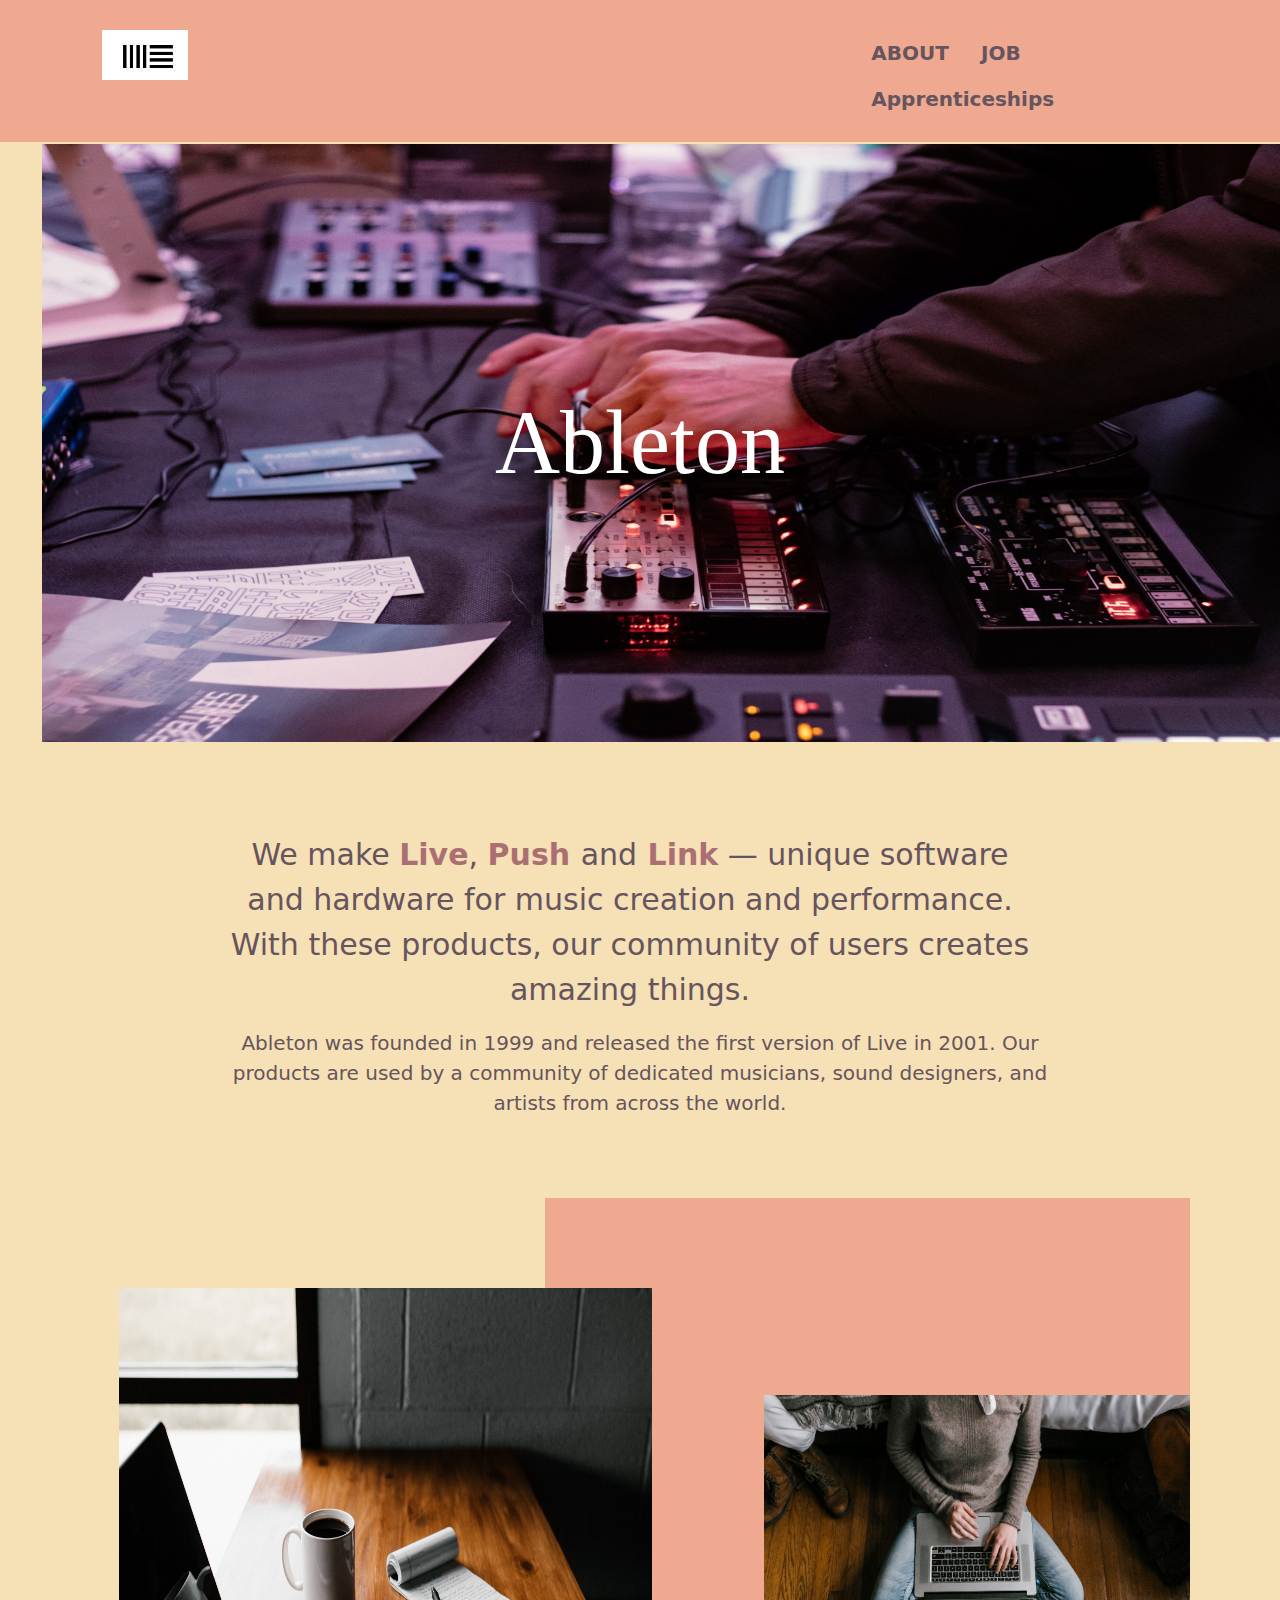
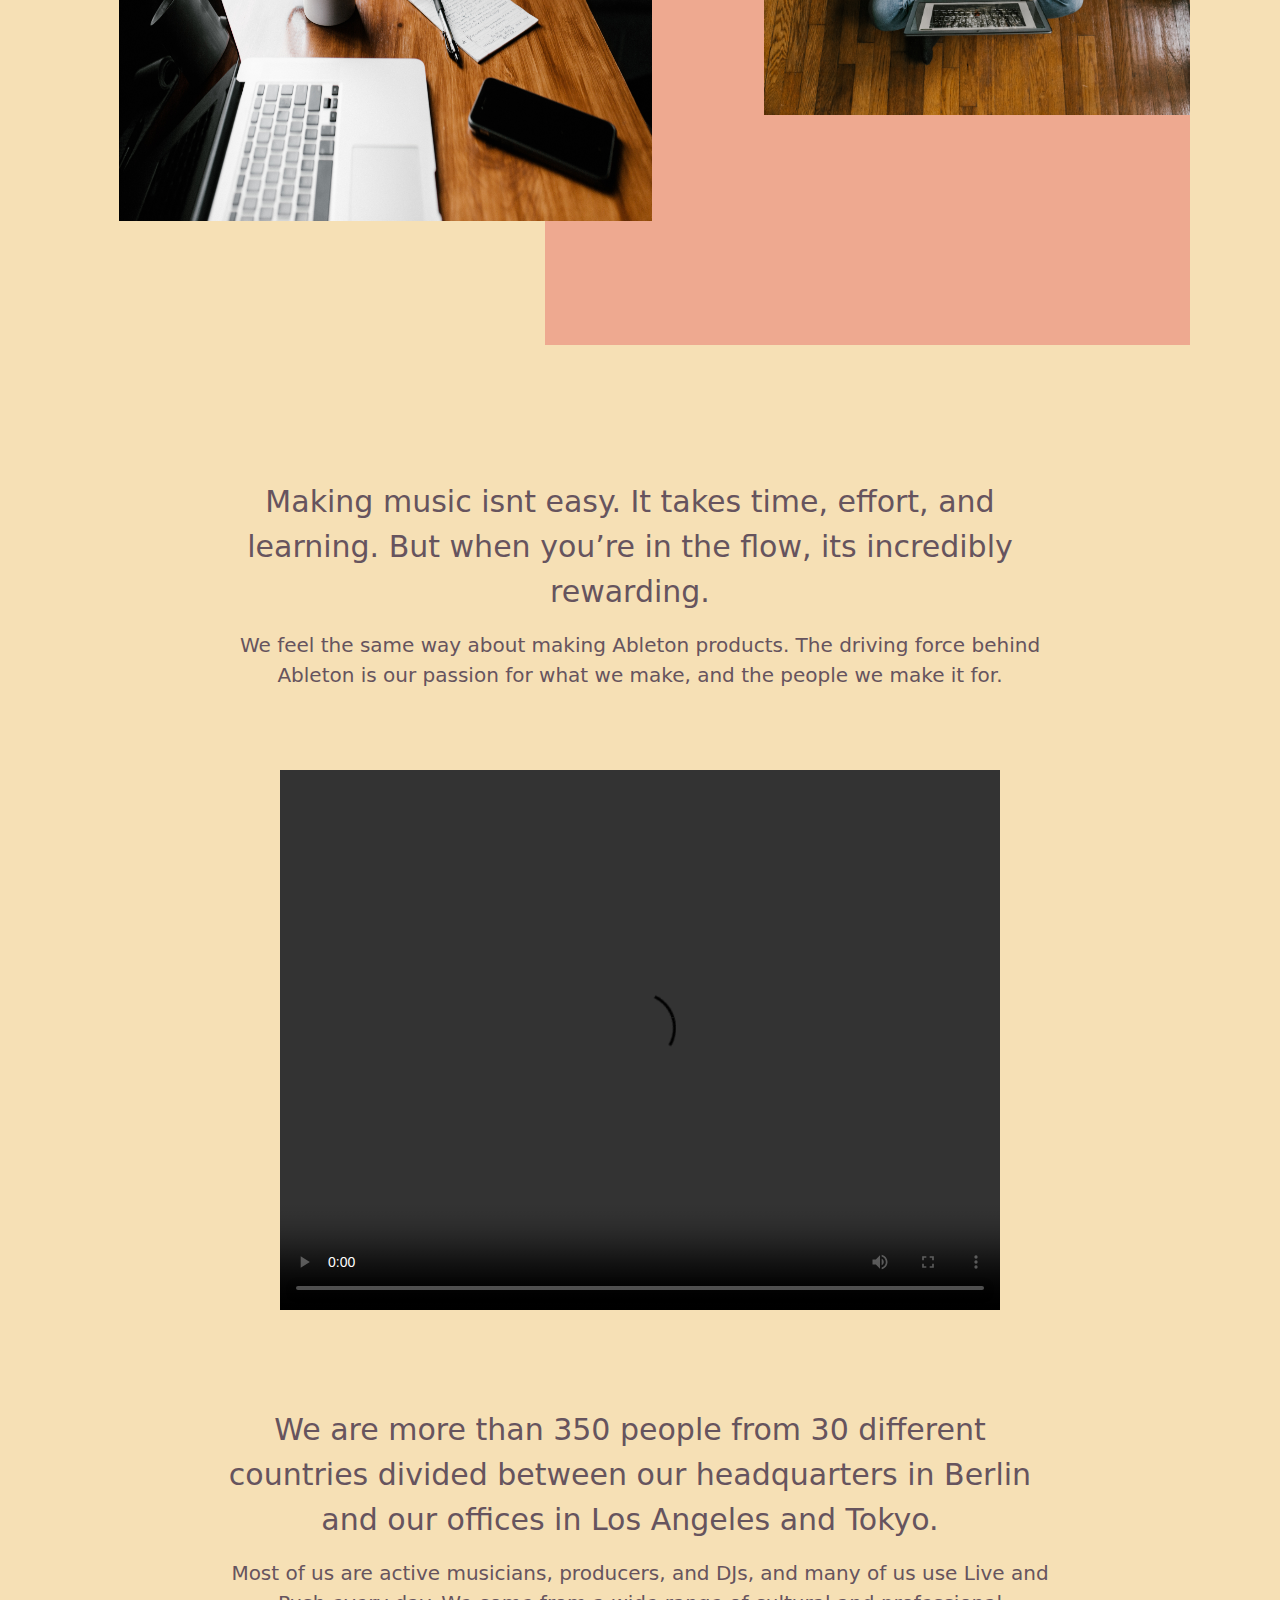
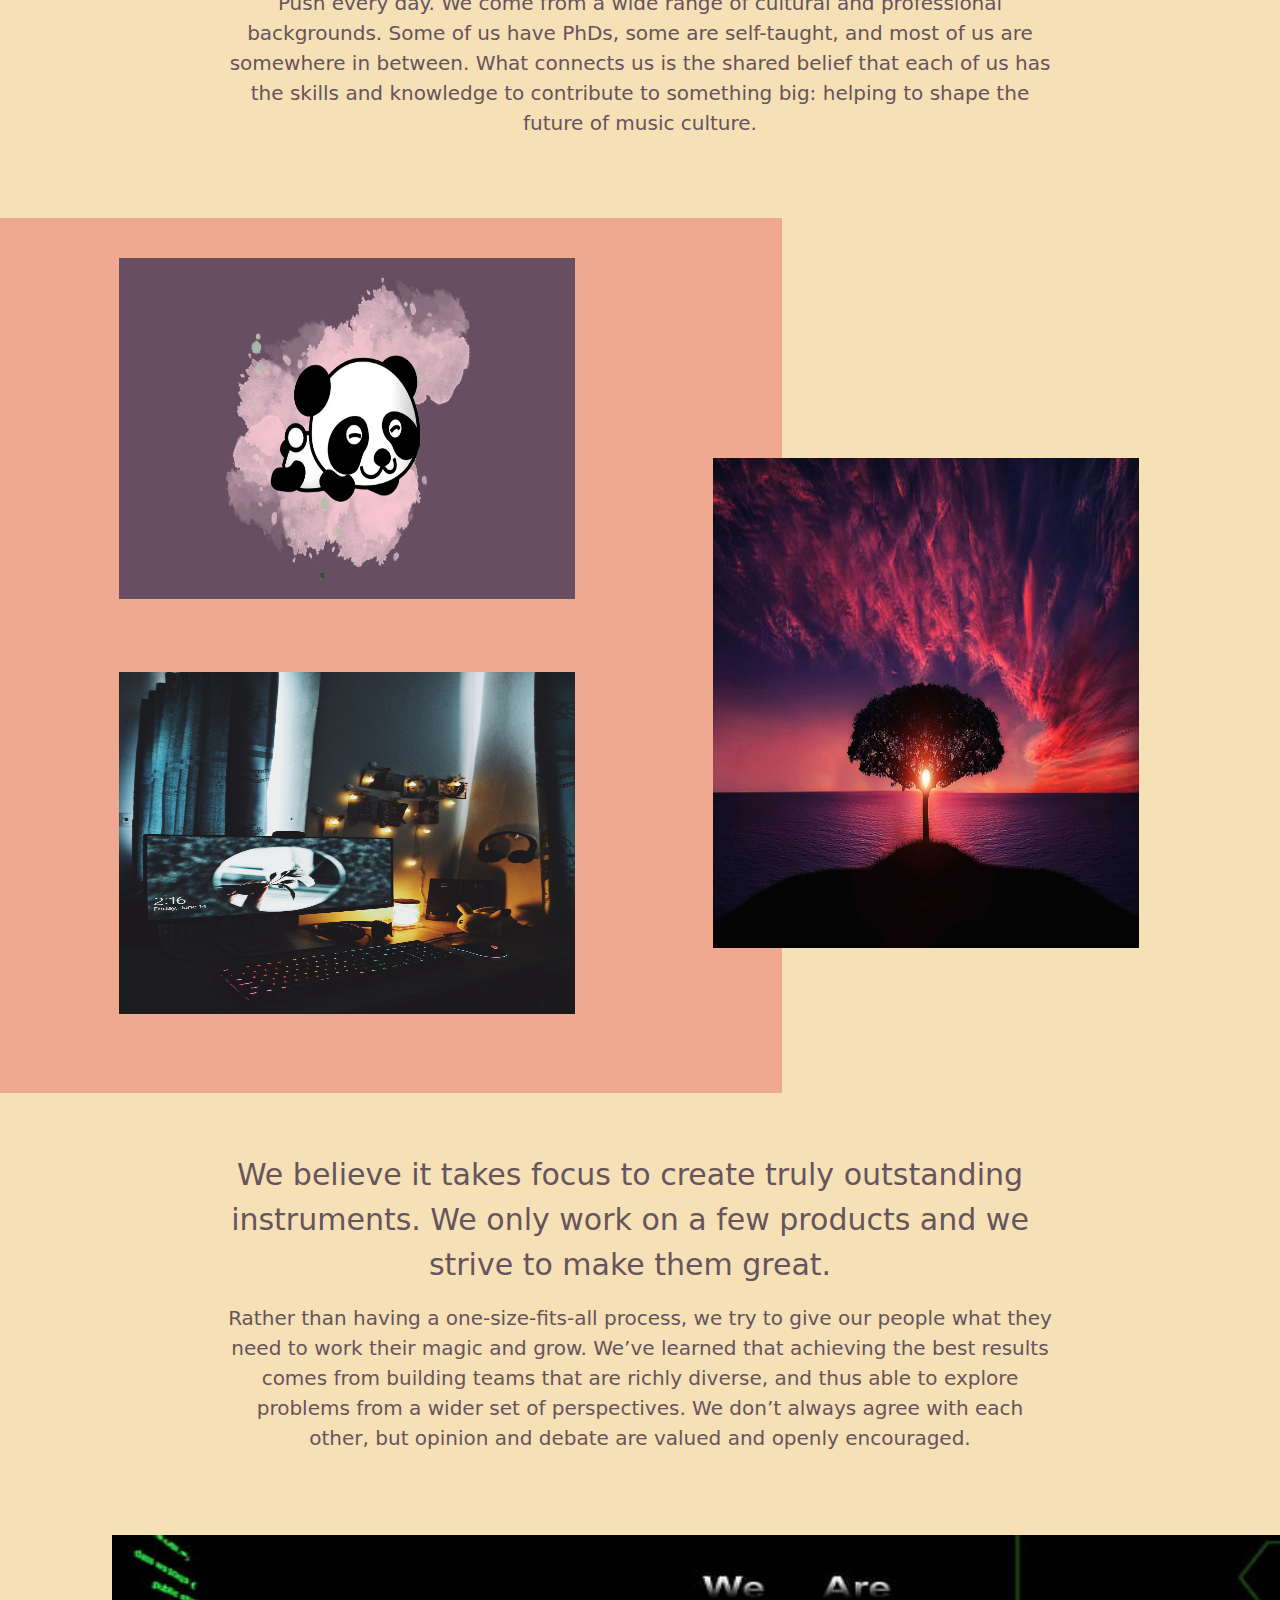
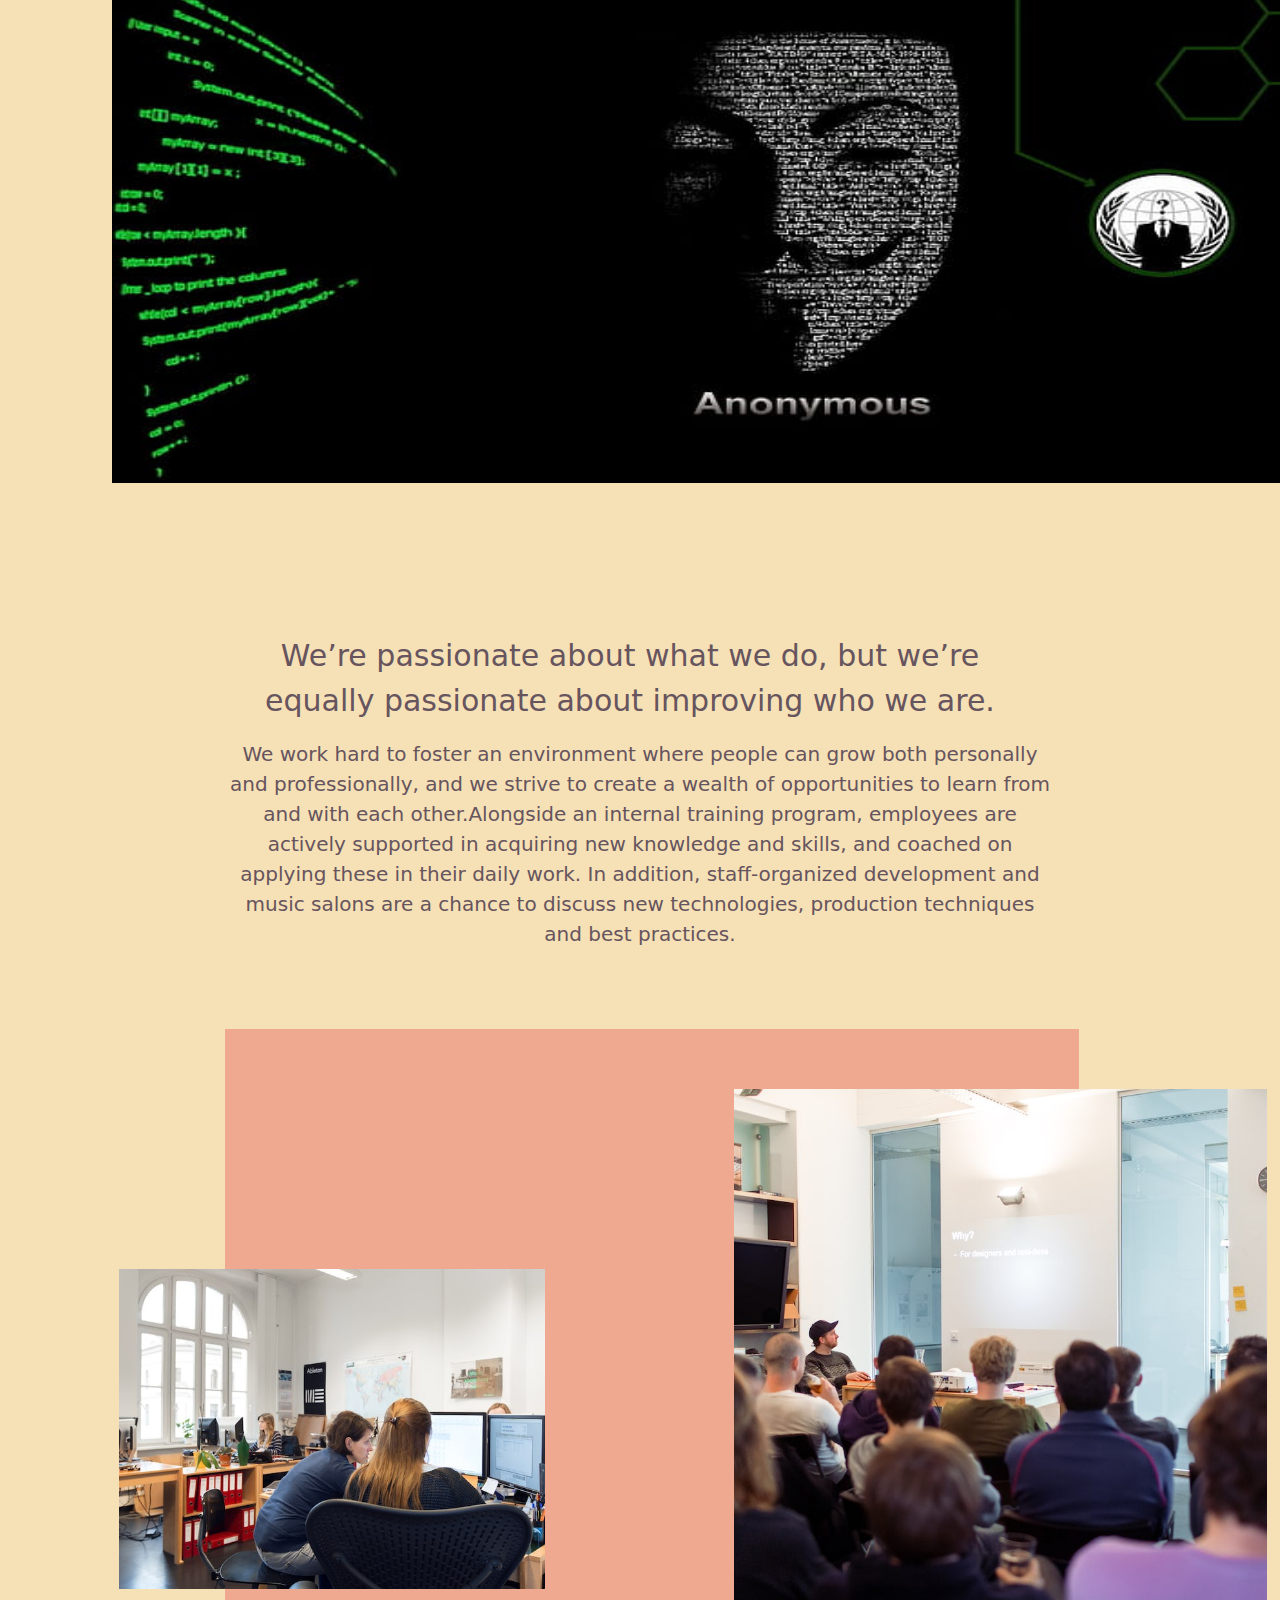
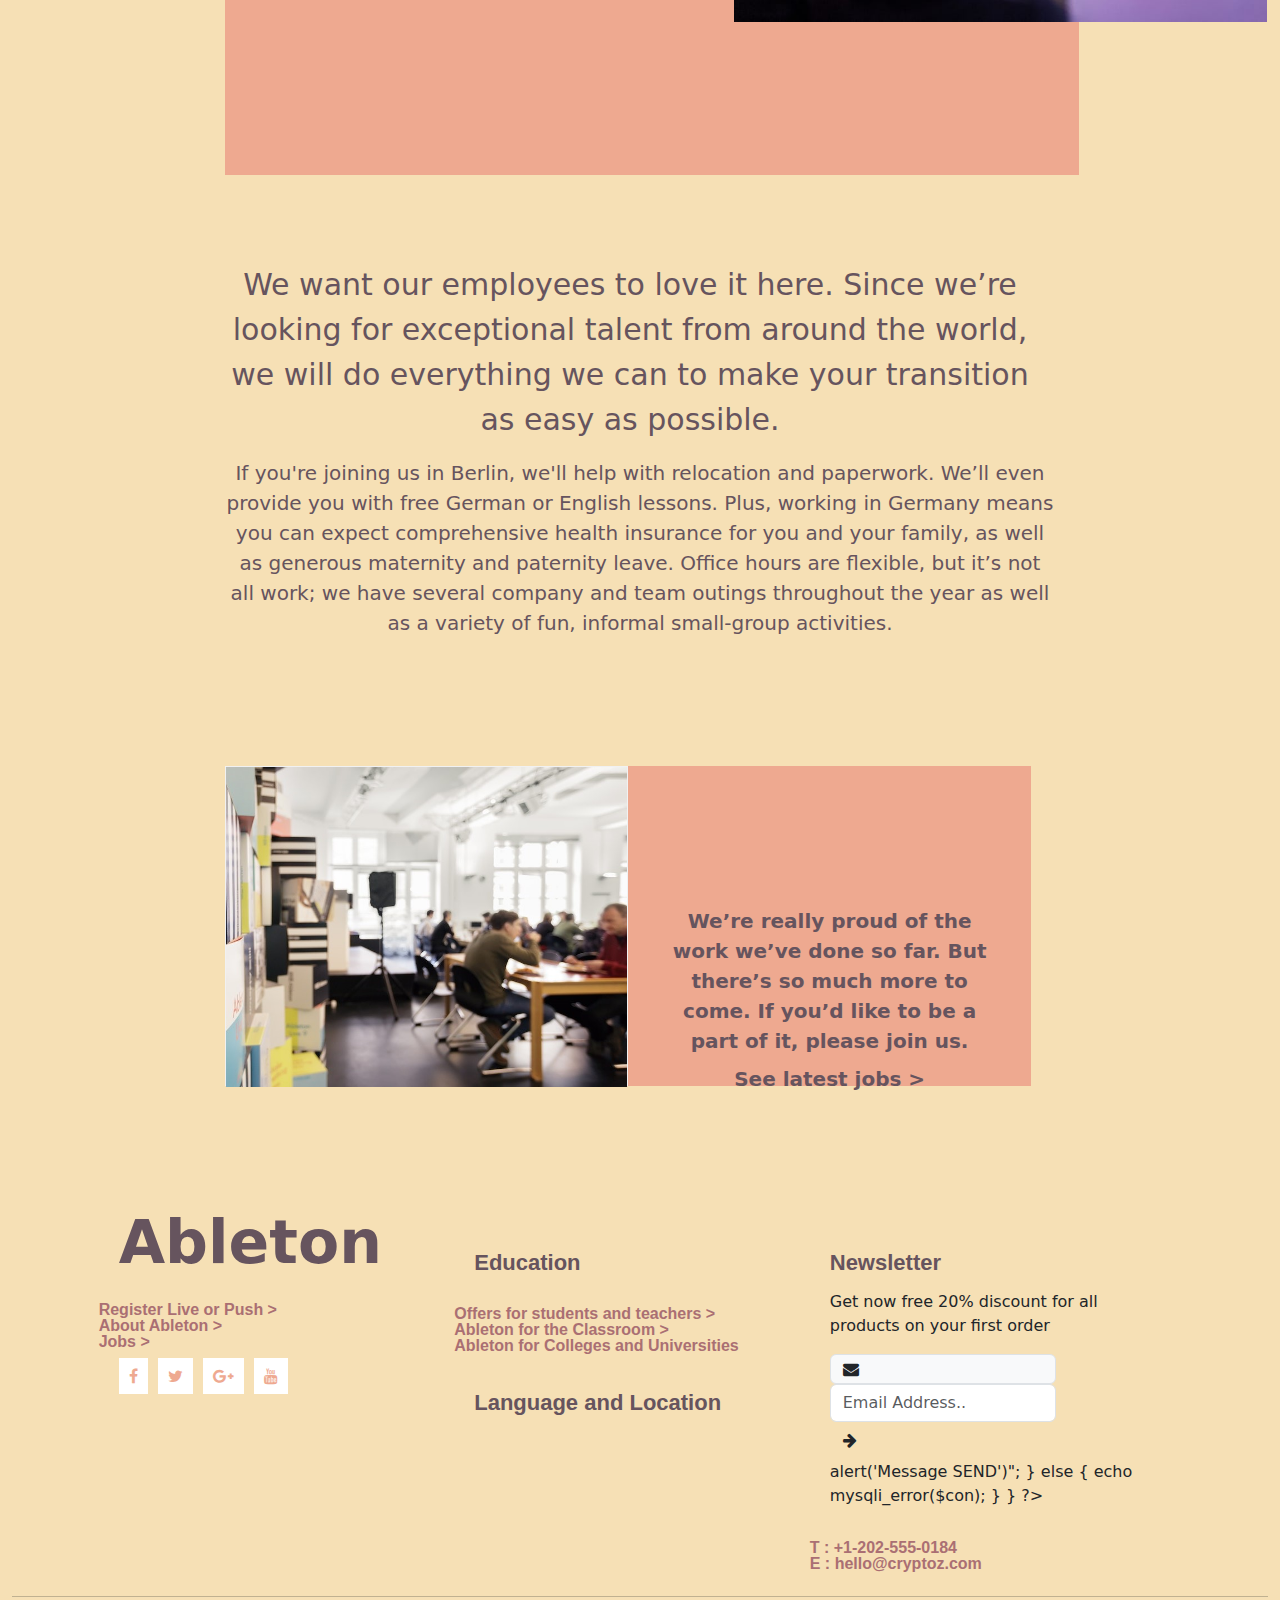
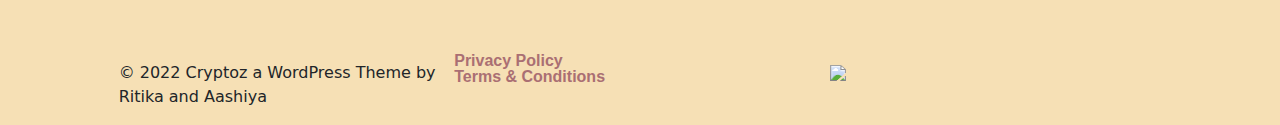
==== index.html @ 8636999c "Initial Commit" ====
<!DOCTYPE html>
<html lang="en">
<head>
    <title>Ableton</title>
<link href="css/bootstrap.min.css" type="text/css" rel="stylesheet"/>
<link href="css/bootstrap-grid.min.css" type="text/css" rel="stylesheet"/>
<link href="index.css" type="text/css" rel="stylesheet"/>
<link rel="stylesheet" href="https://cdnjs.cloudflare.com/ajax/libs/font-awesome/4.7.0/css/font-awesome.min.css">
<link href="https://unpkg.com/aos@2.3.1/dist/aos.css" rel="stylesheet">
<script src="js/bootstrap.min.js"></script>
<script src="js/bootstrap.bundle.min.js"></script>
<script src="jquery.js"></script>
<link href="ihover/src/ihover.css" rel="stylesheet">
  <meta name="viewport" content="width=device-width, initial-scale=1">
  <link href="https://cdn.jsdelivr.net/npm/bootstrap@5.1.3/dist/css/bootstrap.min.css" rel="stylesheet">
  <script src="https://cdn.jsdelivr.net/npm/bootstrap@5.1.3/dist/js/bootstrap.bundle.min.js"></script>
</head>
<body class="black">
    <script>
        AOS.init();
      </script>
      <div class="container-fluid">
        <div class="row" id="nav">
      <div class="col-md-8">
      <img class="IMAGE" src="download.jpeg" />
      </div>
      <div class="col-md-4">
      <ul class="nav">
       <li><a class="nav-link" href="about.php">ABOUT</a></li>   
       <li><a class="nav-link" href="faq.php">JOB</a></li> 
       <li><a class="nav-link" href="blog.php">Apprenticeships</a></li> 
       </ul>
    </div>
    </div>
    <div class="ton">
    <img src="pexels-tstudio-7173401.jpg" class="pexel">
    <div class="centered">Ableton</div>
  </div>
    <div class="row" >
      <div class="col-md-2">
        </div>
        <div class="col-md-8">
              <p class="live">We make <b class="push">Live</b>, <b class="push">Push </b>and<b class="push"> Link</b> — unique software and hardware for music creation and performance. With these products, our community of users creates amazing things.</p>
              <p class="was"> Ableton was founded in 1999 and released the first version of Live in 2001. Our products are used by a community of dedicated musicians, sound designers, and artists from across the world.
              </p>
              </div>
    <div class="col-md-2">
    </div>
    </div>
    <div class="parent">
      <div class="image1"></div>
      <img class="image2" src="pexels-andrew-neel-2312369.jpg" />
      <img src="pexels-andrew-neel-4134784.jpg" class="image3">
    </div><br><br><br><br><br><br><br>
    <div class="row" >
      <div class="col-md-2">
        </div>
        <div class="col-md-8">
              <p class="live">Making music isnt easy. It takes time, effort, and learning. But when you’re in the flow, its incredibly rewarding.</p>
              <p class="was"> We feel the same way about making Ableton products. The driving force behind Ableton is our passion for what we make, and the people we make it for.</p>
              </div>
    <div class="col-md-2">
    </div>
    </div>
    <center><video width="720" height="540"  class="video" controls autoplay>
      <source src="pexels-mikhail-nilov-6962343 (1080p).mp4" type=video/mp4>
    </video></center>
    <div class="row" >
      <div class="col-md-2">
        </div>
        <div class="col-md-8">
              <p class="live">We are more than 350 people from 30 different countries divided between our headquarters in Berlin and our offices in Los Angeles and Tokyo.</p>
              <p class="was"> Most of us are active musicians, producers, and DJs, and many of us use Live and Push every day. We come from a wide range of cultural and professional backgrounds. Some of us have PhDs, some are self-taught, and most of us are somewhere in between. What connects us is the shared belief that each of us has the skills and knowledge to contribute to something big: helping to shape the future of music culture.</p>
              </div>
    <div class="col-md-2">
    </div>
    </div>
    <div class="parents">
      <div class="image4"></div>
      <img class="image5" src="panda.jpg" />
      <img src="pexels-pixabay-36717.jpg" class="image6"><br><br>
      <img src="pexels-bich-tran-2481177.jpg" class="image7">
    </div><br><br>
    <div class="row" >
      <div class="col-md-2">
        </div>
        <div class="col-md-8">
              <p class="live">We believe it takes focus to create truly outstanding instruments. We only work on a few products and we strive to make them great.</p>
              <p class="was">Rather than having a one-size-fits-all process, we try to give our people what they need to work their magic and grow. We’ve learned that achieving the best results comes from building teams that are richly diverse, and thus able to explore problems from a wider set of perspectives. We don’t always agree with each other, but opinion and debate are valued and openly encouraged.</p>
              </div>
    <div class="col-md-2">
    </div>
    </div>
    <img src="narchy-anonymous-binary-wallpaper-preview.jpg" class="pexels">
    <div class="row" >
      <div class="col-md-2">
        </div>
        <div class="col-md-8">
              <p class="live">We’re passionate about what we do, but we’re equally passionate about improving who we are.</p>
              <p class="was">We work hard to foster an environment where people can grow both personally and professionally, and we strive to create a wealth of opportunities to learn from and with each other.Alongside an internal training program, employees are actively supported in acquiring new knowledge and skills, and coached on applying these in their daily work. In addition, staff-organized development and music salons are a chance to discuss new technologies, production techniques and best practices.</p>
              </div><br><br>
    <div class="col-md-2">
    </div>
    </div>
    <div class="parentss">
      <div class="image8"></div>
      <img class="image9" src="photo-6-a.jpg" />
      <img src="photo-7.jpg" class="image10">
    </div>
    <div class="row" >
      <div class="col-md-2">
        </div>
        <div class="col-md-8">
              <p class="live">We want our employees to love it here. Since we’re looking for exceptional talent from around the world, we will do everything we can to make your transition as easy as possible.</p>
              <p class="was">If you're joining us in Berlin, we'll help with relocation and paperwork. We’ll even provide you with free German or English lessons. Plus, working in Germany means you can expect comprehensive health insurance for you and your family, as well as generous maternity and paternity leave. Office hours are flexible, but it’s not all work; we have several company and team outings throughout the year as well as a variety of fun, informal small-group activities.</p>
              </div>
    <div class="col-md-2">
    </div>
    </div><br><br>
    <div class="row" >
      <div class="col-md-2">
        </div>
        <div class="col-md-4">
          <div class="flip-box">
            <div class="flip-box-inner">
              <div class="flip-box-front">
          <img class="image11" src="photo-8.jpg" >
        </div>
        <div class="flip-box-back">
          <h2 class="te">ABLETON</h2>
        </div>
      </div>
    </div>
        </div>
        <div class="col-md-4"><div class="image12">
          <h1 class="pushed">We’re really proud of the work we’ve done so far. But there’s so much more to come. If you’d like to be a part of it, please join us.</h1>
          <p class="latest"><a class="nav-link" href="#">See latest jobs ></a></p>
        </div>
        </div>
        <div class="col-md-2">
        </div>
        </div><br><br><br><br><br>

        <div class="row">
          <div class="col-md-10 offset-1">
          <div class="row vast">
          <div class="col-md-4">
        <h1 class="to">Ableton</h1><br>
        <p class="event"><a href="#" class="nav-link ">Register Live or Push ></a></p>
        <p class="event"><a href="#" class="nav-link ">About Ableton ></a></p>
        <p class="event"><a href="#" class="nav-link ">Jobs ></a></p>
          <a href="https://www.facebook.com"><i class="fa fa-facebook ai "></i></a>&nbsp;
          <a href="https://www.twitter.com"><i class=" fa fa-twitter ai "></i></a>&nbsp;
          <a href="https://www.google.com"><i class="fa fa-google-plus ai "></i></a>&nbsp;
          <a href="https://www.youtube.com"><i class="fa fa-youtube ai "></i></a>
          </div>
          <div class="col-md-4">
          <p class="gories">Education</p><br>
          <p class="event"><a href="#" class="nav-link ">Offers for students and teachers ></a></p>
          <p class="event"><a href="#" class="nav-link ">Ableton for the Classroom ></a></p>
          <p class="event"><a href="#" class="nav-link ">Ableton for Colleges and Universities</a></p>
          <p class="gories">Language and Location</p><br>
          </div>
          <div class="col-md-4">
          <p class="gories">Newsletter</p>
          <p class="grey">Get now free 20% discount for all products on your first order</p>
          <div class="input-group mb-3 ">
          
          
          <form id="emailform" action="#" method="post">
          <span class="input-group-text envel"><i class="fa fa-envelope "> </i></span>
          <input type="email" class="form-control iope"placeholder="Email Address.." name="email" required />
          <button type="submit" class="btn" id="btn" name="btnsubmit" ><i class="fa fa-arrow-right rounded-circle" > </i></button>
          </form>
          <?php
          if(isset($_POST['btnsubmit']))
          {
            $email=mysqli_real_escape_string($con,$_POST['email']);
            
            $q="insert into tbemail(email,currdate) values('$email',now())";
            if(mysqli_query($con,$q))
            {
              echo"<script>alert('Message SEND')</script>";
            }
            else
            {
              echo mysqli_error($con);
            }
          }
          ?>
          
          
          
          
          </div><br>
          <p class="event"><a href="#" class="nav-link ">T : +1-202-555-0184</a></p>
          <p class="event"><a href="#" class="nav-link ">E : hello@cryptoz.com</a></p>
          </div>
          </div> 
          </div>
          </div>
          
          <hr>
           <br><br>
           <div class="row">
          <div class="col-md-10 offset-1">
          <div class="row">
          <div class="col-md-4">
          <p class="theme">© 2022 Cryptoz a WordPress Theme by Ritika and Aashiya</p>
          </div>
          <div class="col-md-4 "><p class="event" ><a href="privacy.php" class="nav-link ">Privacy Policy</a></p> <p class="event"><a href="terms.php" class="nav-link ">Terms & Conditions</a></p></div>
          <div class="col-md-4">
          <img class="pay" src="payment_1.webp"/></div>


    </div>
</body>
</html>
---- index.css ----
#nav a{ color:#66545e;font-weight: 900;font-size: 20px;}
#nav a:hover{color:#a39193;}
#nav ul{list-style-type:none; }
#nav li{display:inline;font-weight:bold; }
#nav {background-color:#eea990;padding:30px 50px 20px 70px;}
.IMAGE{height: 50px; padding-left: 20px;}
.pexel{height: 600px; width: 1500px; padding-top: 2px;padding-left: 30px;padding-right: 25px;}
.black {background-color: #f6e0b5;}
.live { margin-top: 90px;text-align: center;font-size: 30px;color: #66545e;margin-right: 20px;}
.push{color:#aa6f73 ;font-weight: bolder;}
.was{color: #66545e;margin-top: 10px;text-align: center;font-size: 20px;margin-bottom: 80px;}
.ton{position: relative;text-align: center;  color: white;font-size: 90px;font-weight: 900px;font-family:Berlin Sans FB Dem;}
.centered {position: absolute;top: 50%;left: 50%;transform: translate(-50%, -50%);}
.parent {position: relative;padding-top: 90px;}
.parent .image1 { background-color: #eea990;     width: 50.33333vw;height: 58.33333vw;left: 41.66667vw;}
.image1{position: absolute;top: 0;z-index: 0;}
.parent .image2{width: 41.66667vw;height: 41.66667vw;margin-left: 8.33333vw;}
.image2{display: inline-block;vertical-align: middle;position: relative;z-index: 1;}
.parent .image3{    width: 33.33333vw;height: 25vw;margin-left: 8.33333vw;}
.image3{display: inline-block;vertical-align: middle;position: relative;z-index: 1;}
.parents {position: relative;padding-top: 90px;}
.parents .image4 { background-color: #eea990; width: 66.33333vw;height: 68.33333vw;right: 37.99999vw;}
.image4{position: absolute;top: 0;z-index: 0;}
.parents .image5{width: 35.66667vw;height: 26.66667vw;margin-left: 8.33333vw;margin-top: -400px;}
.image5{display: inline-block;vertical-align: middle;position: relative;z-index: 1;}
.parents .image6{width: 33.33333vw;height: 50vw;margin-left: 10.33333vw;padding-top: 150px;}
.image6{display: inline-block;vertical-align: middle;position: relative;z-index: 1;}
.parents .image7{width: 35.66667vw;height: 26.66667vw;margin-left: 8.33333vw;margin-top: -300px;}
.image7{display: inline-block;vertical-align: middle;position: relative;z-index: 1;}
.pexels{height: 550px; width: 1450px; padding-top: 2px;padding-left: 100px;padding-right: 30px;margin-bottom: 60px;}
.parentss {position: relative;padding-top: 90px;margin-bottom: -350px;}
.parentss .image8 { background-color: #eea990; width: 66.66667vw;height: 58.33333vw;left: 16.66667vw;}
.image8{position: absolute;top: 0;z-index: 0;}
.parentss .image9{width: 33.33333vw;height: 25vw;margin-left: 8.33333vw;}
.image9{display: inline-block;vertical-align: middle;position: relative;z-index: 1;margin-top: 150px;}
.parentss .image10{ width: 41.66667vw;height: 41.66667vw;margin-left: 56.39967vw;top: -500px;}
.image10{display: inline-block;vertical-align: middle;position: relative;z-index: 1;}   
.image11{width: 100%;height: 25vw;}
.image12{background-color: #eea990;width: 100%;height: 25vw;margin-left: -23.7px;}
.pushed {color:#66545e;font-size: 1.25rem;line-height: 1.5;font-weight: bold;text-align: center;padding: 140px 35px 0px 35px;}
.flip-box {background-color: transparent;width: 100%;height: 25vw;border: 1px solid #f1f1f1;perspective: 1000px;  }
  .flip-box-inner { position: relative;width: 100%;height: 25vw;text-align: center;transition: transform 0.8s;transform-style: preserve-3d;}
  .flip-box:hover .flip-box-inner { transform: rotateY(180deg);}
  .flip-box-front, .flip-box-back {position: absolute;width: 100%;height: 100%;-webkit-backface-visibility: hidden; backface-visibility: hidden;}
  .flip-box-front {background-color: #bbb;color: black; }
  .flip-box-back {background-color: #66545e;color: #eea990;transform: rotateY(180deg); }
  .te{ padding: 165px 35px 0px 35px;}
  .latest a{color:#66545e;font-weight: 900;font-size: 20px; text-align: center}
  .latest a:hover{ color:#a39193;}
  .to{color:#66545e;font-weight: 900;font-size: 60px;}
  .event a{color:#aa6f73;font-family: montserrat,Sans-serif;font-size: 16px;font-weight: bold;line-height: 0px;margin-left: -20px;}
.event a:hover{color:#a39193;}
.ai {color:#eea990; background:white;padding:10px; }
.ai:hover{color:white;background:#fb4e4e;}
.gories {font-family: montserrat,Sans-serif;font-size: 22px;font-weight: 700;line-height: 34px;color:#66545e;margin-top:40px;margin-bottom:10px;}
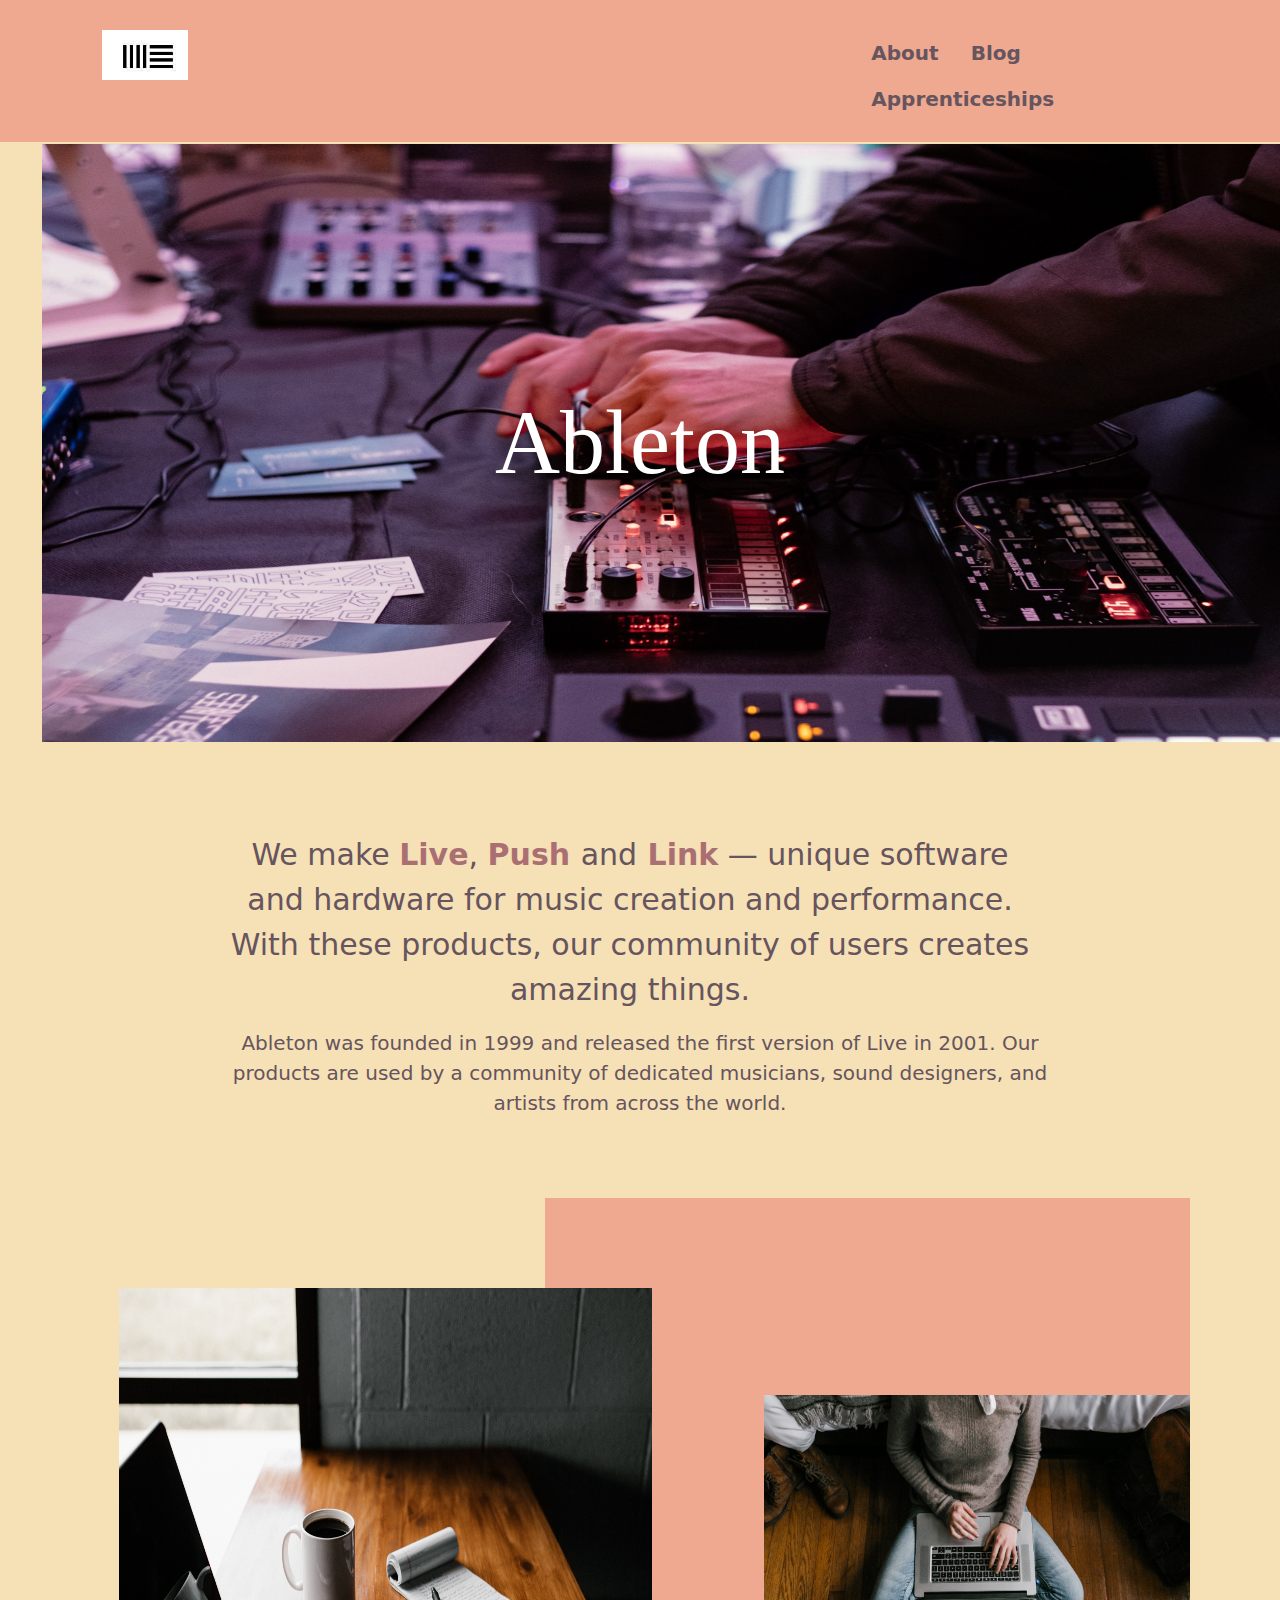
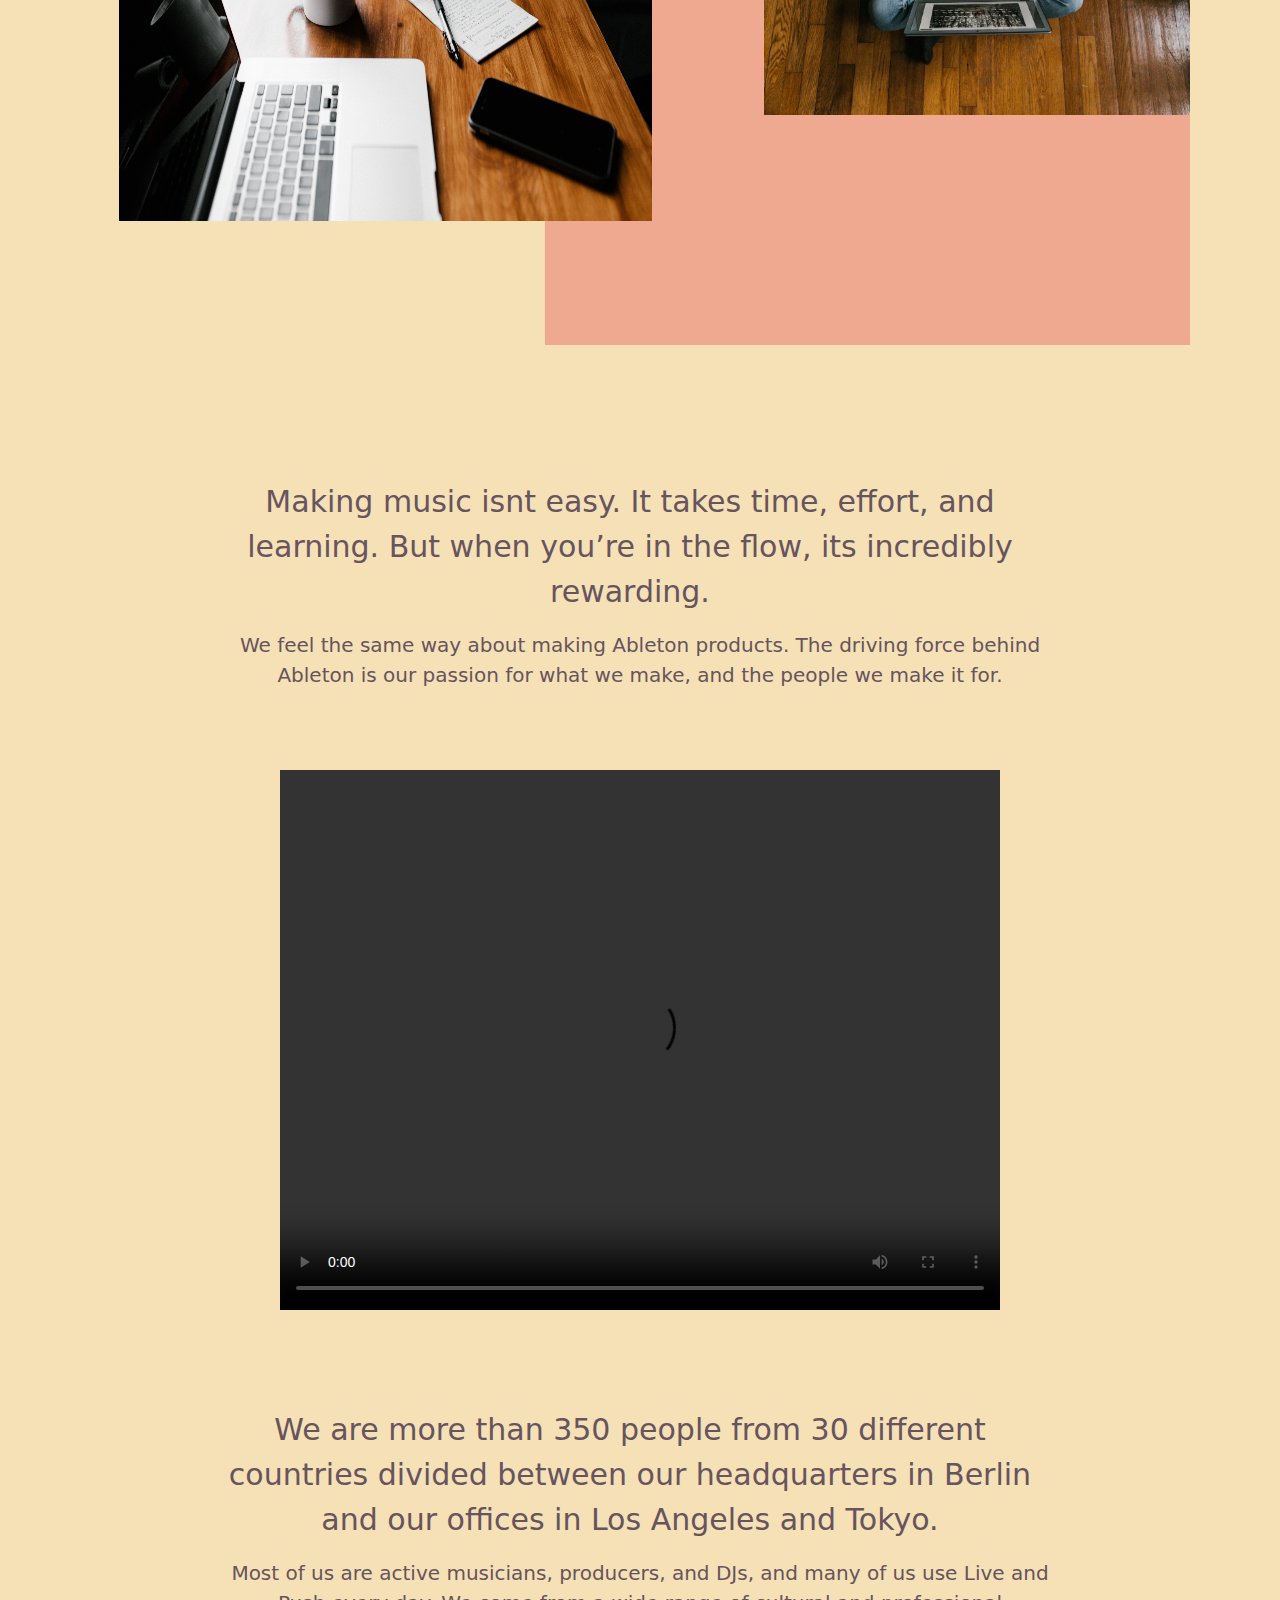
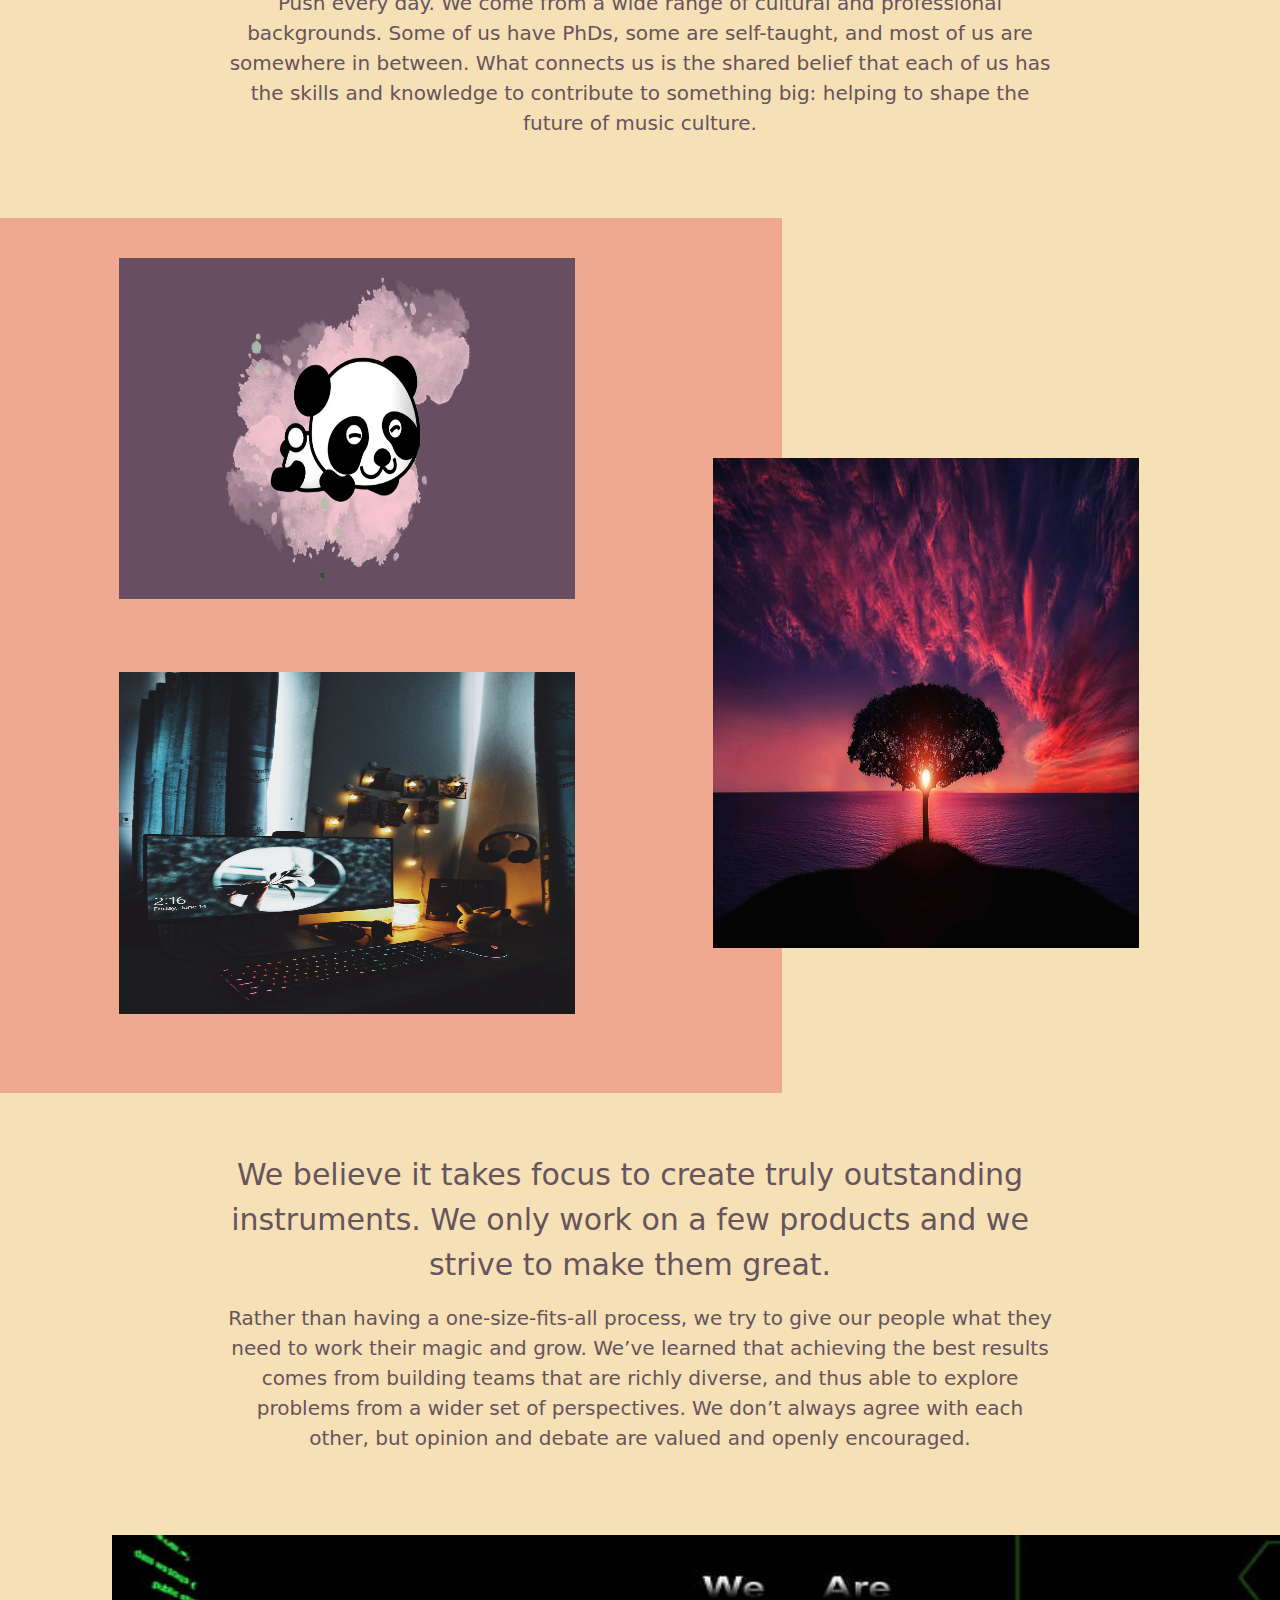
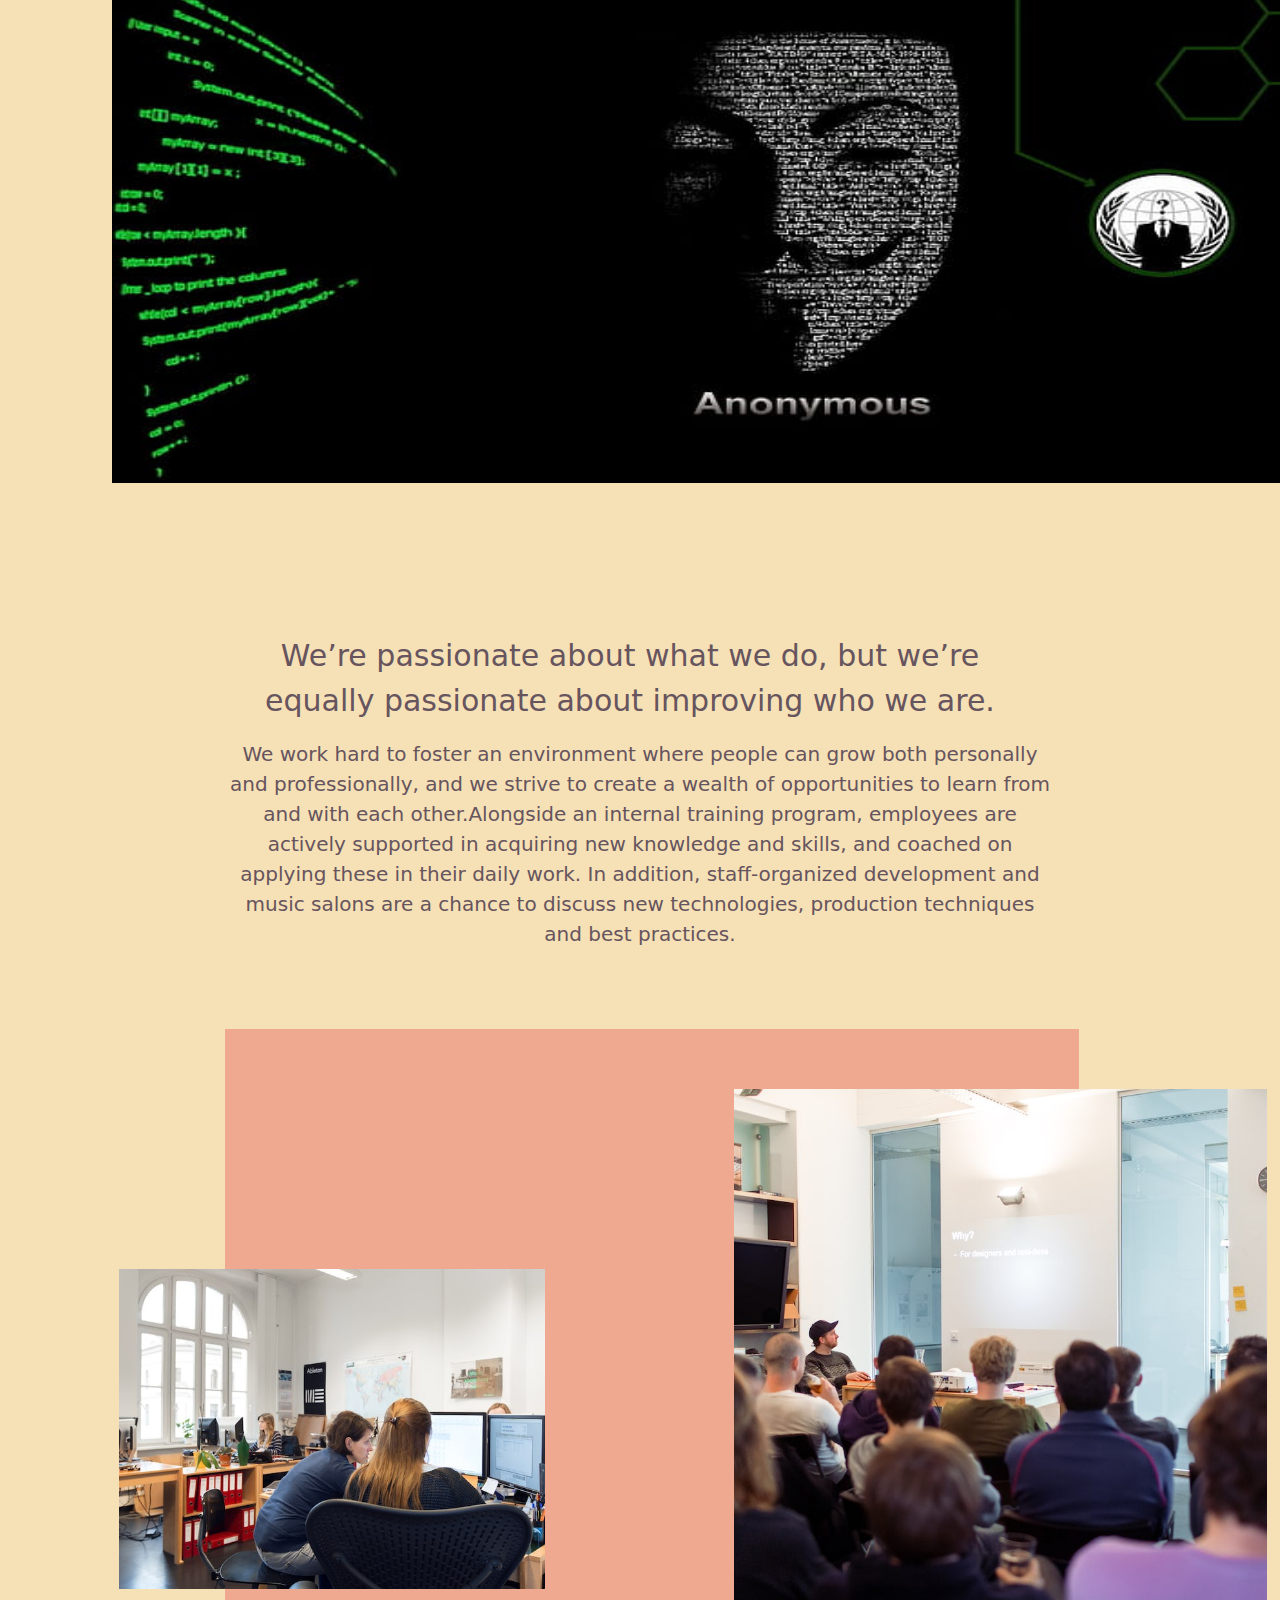
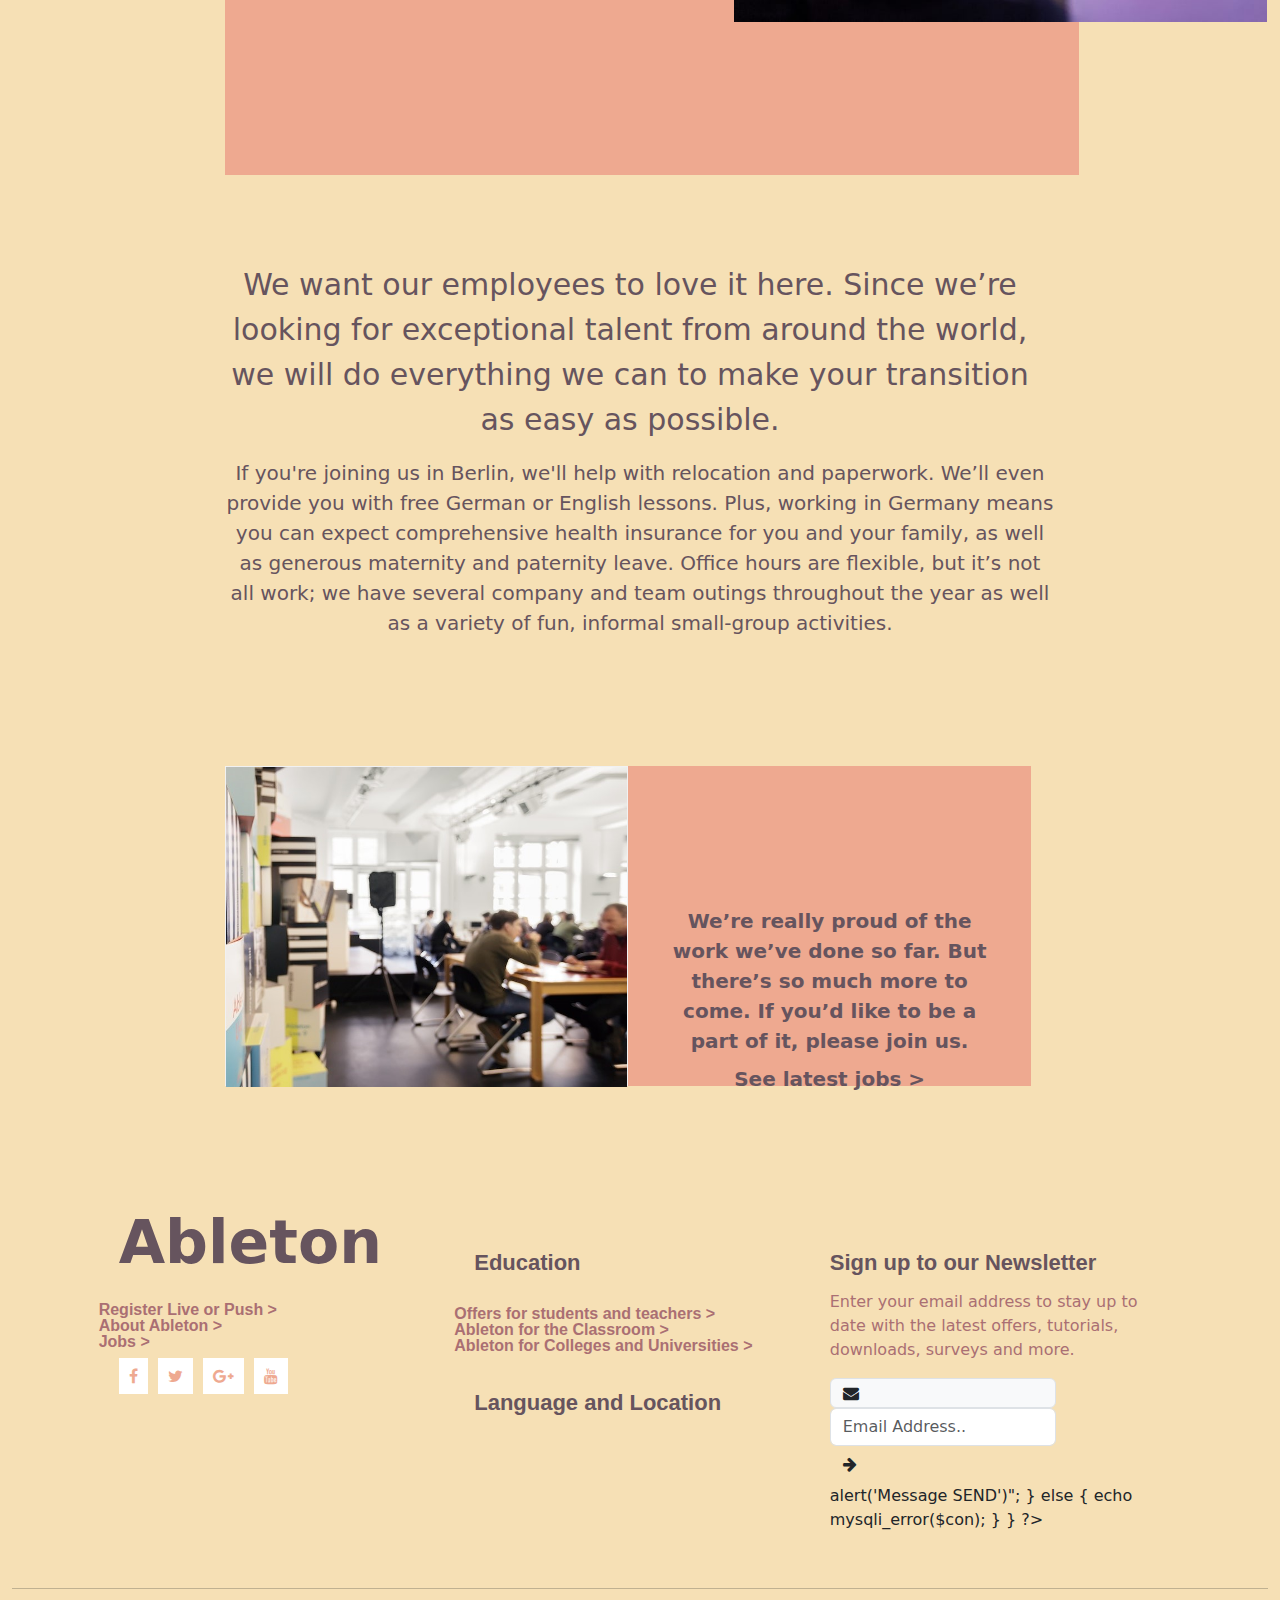
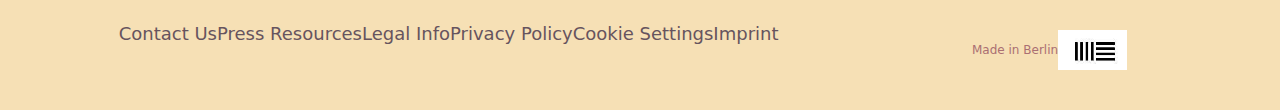
==== commit f0c0b02c: "calc" ====
--- a/index.html
+++ b/index.html
@@ -9,7 +9,7 @@
 <link href="https://unpkg.com/aos@2.3.1/dist/aos.css" rel="stylesheet">
 <script src="js/bootstrap.min.js"></script>
 <script src="js/bootstrap.bundle.min.js"></script>
-<script src="jquery.js"></script>
+<!-- <script src="jquery.js"></script> -->
 <link href="ihover/src/ihover.css" rel="stylesheet">
   <meta name="viewport" content="width=device-width, initial-scale=1">
   <link href="https://cdn.jsdelivr.net/npm/bootstrap@5.1.3/dist/css/bootstrap.min.css" rel="stylesheet">
@@ -26,8 +26,8 @@
       </div>
       <div class="col-md-4">
       <ul class="nav">
-       <li><a class="nav-link" href="about.php">ABOUT</a></li>   
-       <li><a class="nav-link" href="faq.php">JOB</a></li> 
+       <li><a class="nav-link" href="index.html">About</a></li>   
+       <li><a class="nav-link" href="blog.html">Blog</a></li> 
        <li><a class="nav-link" href="blog.php">Apprenticeships</a></li> 
        </ul>
     </div>
@@ -158,12 +158,12 @@
           <p class="gories">Education</p><br>
           <p class="event"><a href="#" class="nav-link ">Offers for students and teachers ></a></p>
           <p class="event"><a href="#" class="nav-link ">Ableton for the Classroom ></a></p>
-          <p class="event"><a href="#" class="nav-link ">Ableton for Colleges and Universities</a></p>
+          <p class="event"><a href="#" class="nav-link ">Ableton for Colleges and Universities ></a></p>
           <p class="gories">Language and Location</p><br>
           </div>
           <div class="col-md-4">
-          <p class="gories">Newsletter</p>
-          <p class="grey">Get now free 20% discount for all products on your first order</p>
+          <p class="gories">Sign up to our Newsletter</p>
+          <p class="grey">Enter your email address to stay up to date with the latest offers, tutorials, downloads, surveys and more.</p>
           <div class="input-group mb-3 ">
           
           
@@ -193,25 +193,27 @@
           
           
           </div><br>
-          <p class="event"><a href="#" class="nav-link ">T : +1-202-555-0184</a></p>
-          <p class="event"><a href="#" class="nav-link ">E : hello@cryptoz.com</a></p>
           </div>
           </div> 
           </div>
           </div>
           
           <hr>
-           <br><br>
-           <div class="row">
-          <div class="col-md-10 offset-1">
+           
           <div class="row">
-          <div class="col-md-4">
-          <p class="theme">© 2022 Cryptoz a WordPress Theme by Ritika and Aashiya</p>
-          </div>
-          <div class="col-md-4 "><p class="event" ><a href="privacy.php" class="nav-link ">Privacy Policy</a></p> <p class="event"><a href="terms.php" class="nav-link ">Terms & Conditions</a></p></div>
-          <div class="col-md-4">
-          <img class="pay" src="payment_1.webp"/></div>
-
+            <div class="col-md-1"></div>
+          <div class="col-md-8">
+          <p class="theme">
+            <a href="#" class="nav-link ">Contact Us</a>
+            <a href="#" class="nav-link ">Press Resources</a>
+            <a href="#" class="nav-link ">Legal Info</a>
+            <a href="#" class="nav-link ">Privacy Policy</a>
+            <a href="#" class="nav-link ">Cookie Settings</a>
+            <a href="#" class="nav-link ">Imprint</a>
+          </p></div>
+          <div class="col-md-3"><p class="lali">Made in Berlin<img class="pay" src="download.jpeg"/></p>
+        </div>
+</div></div></div><br>
 
     </div>
 </body>
--- a/index.css
+++ b/index.css
@@ -52,4 +52,39 @@
 .event a:hover{color:#a39193;}
 .ai {color:#eea990; background:white;padding:10px; }
 .ai:hover{color:white;background:#fb4e4e;}
-.gories {font-family: montserrat,Sans-serif;font-size: 22px;font-weight: 700;line-height: 34px;color:#66545e;margin-top:40px;margin-bottom:10px;}+.gories {font-family: montserrat,Sans-serif;font-size: 22px;font-weight: 700;line-height: 34px;color:#66545e;margin-top:40px;margin-bottom:10px;}
+.grey{color:#aa6f73;font-size: 16px;font-weight: 500;}
+.envel {color:MediumSeaGreen;background-color:#09573a;border:0;font-size:27px;}
+.iope {background-color:#09573a;border:0;}
+.pay {height: 40px;max-width: 100%;padding-right: 0px;}
+.theme {font-size: 18px;font-weight: 500;display: flex;margin-top: 15px;}
+.theme a{color:#66545e;}
+.theme a:hover{color: #aa6f73;}
+.lali{color:#aa6f73;font-size: 12px;font-weight: 500;margin-top: 25px;}
+.containers{width: 92%;margin-left: auto; margin-right: auto;}
+.box{ width: 30%;float: left;background-color: #fff;border-radius: 5px;box-shadow: 0px 7px 7px grey; margin: 40px 20px;}
+.box img{ width: 100%; height: 200px; border-radius: 5px 5px 0 0;}
+.box h3{margin-left: 16px;}
+.box p{font-size: 16px; line-height: 28px;height: 40%; padding: 0 15px 15px 15px;overflow: hidden;}
+#btns{background-color: teal;color: white;padding: 10px 15px;margin: 15px;border-radius: 5px;float: right;}
+#btns:hover{background-color: black;box-shadow: 0 5px 5px rgba(0,0,0,0.2);}
+.to-do{width: 100%;min-height: 50vh;background: linear-gradient(135deg, #eea990, #66545e);padding: 10px;margin-top: -10px;}
+.to-doapp{width: 100%; max-width: 540px;background: #fff;margin: 100px auto 20px;padding: 40px 30px 70px;border-radius: 10px;}
+.to-doapp h2{color: #a39193;display: flex;align-items: center;margin-bottom: 20px;}
+.to-doapp h2 i{width: 30px; margin-left: 10px;}
+.todo-row{display: flex;align-items: center;justify-content: space-between;background: #eea990;border-radius: 30px;padding-left: 20px;margin-bottom: 25px;}
+.todo-row input{flex: 1;border: none;outline: none;background: transparent;padding: 10px;}
+.todo-row button{border: none;outline: none;padding: 16px 50px;background: #66545e;color: #eea990;font-size: 16px;cursor: pointer;border-radius: 40px;}
+#list-container li{list-style: none;font-size: 17px; padding: 12px 8px 12px 50px;user-select: none;cursor: pointer;position: relative;}
+#list-container li::before{content: '';position: absolute;height: 28px;width: 28px;border-radius: 50%;background-image: url(unchecked.png);background-size: cover;background-position: center;top: 12px;left: 8px;}
+#list-container li.checked{color: #66545e;text-decoration: line-through;}
+#list-container li.checked::before{background-image: url(checked.png);}
+#list-container li span{position: absolute;right: 0;top: 5px;width: 40px;height: 40px;font-size: 22px;color: #66545e;line-height: 40px;text-align: center;border-radius: 50%;}
+#list-container li span:hover{background: #66545e;color: white;}
+.calc{justify-content: center;align-items: center;width: fit-content;margin: auto;}
+.calculator{border: 1px solid #66545e; padding: 20px;border-radius: 16px;background: transparent;box-shadow: 0px 3px 15px rgba(43, 12, 44, 0.5);}
+.calculator input{width: 320px;border: none;padding: 24px;margin: 10px;background: transparent;box-shadow: 0px 3px 15px rgba(26, 16, 27, 0.5);font-size: 40px;text-align: right;cursor: pointer;color: #eea990;}
+.calculator input::placeholder{color: wheat;}
+.calculator button{border: none;width: 60px;height: 60px;margin: 10px;border-radius: 50%;background: transparent;color: wheat;font-size: 20px;box-shadow: -8px -8px 15px rgba(26, 26, 26, 0.2);cursor: pointer;}
+#equalbtns{background-color: #cb443a;}
+#oper{color: rgba(18, 1, 19, 0.5);font-weight: bolder;}